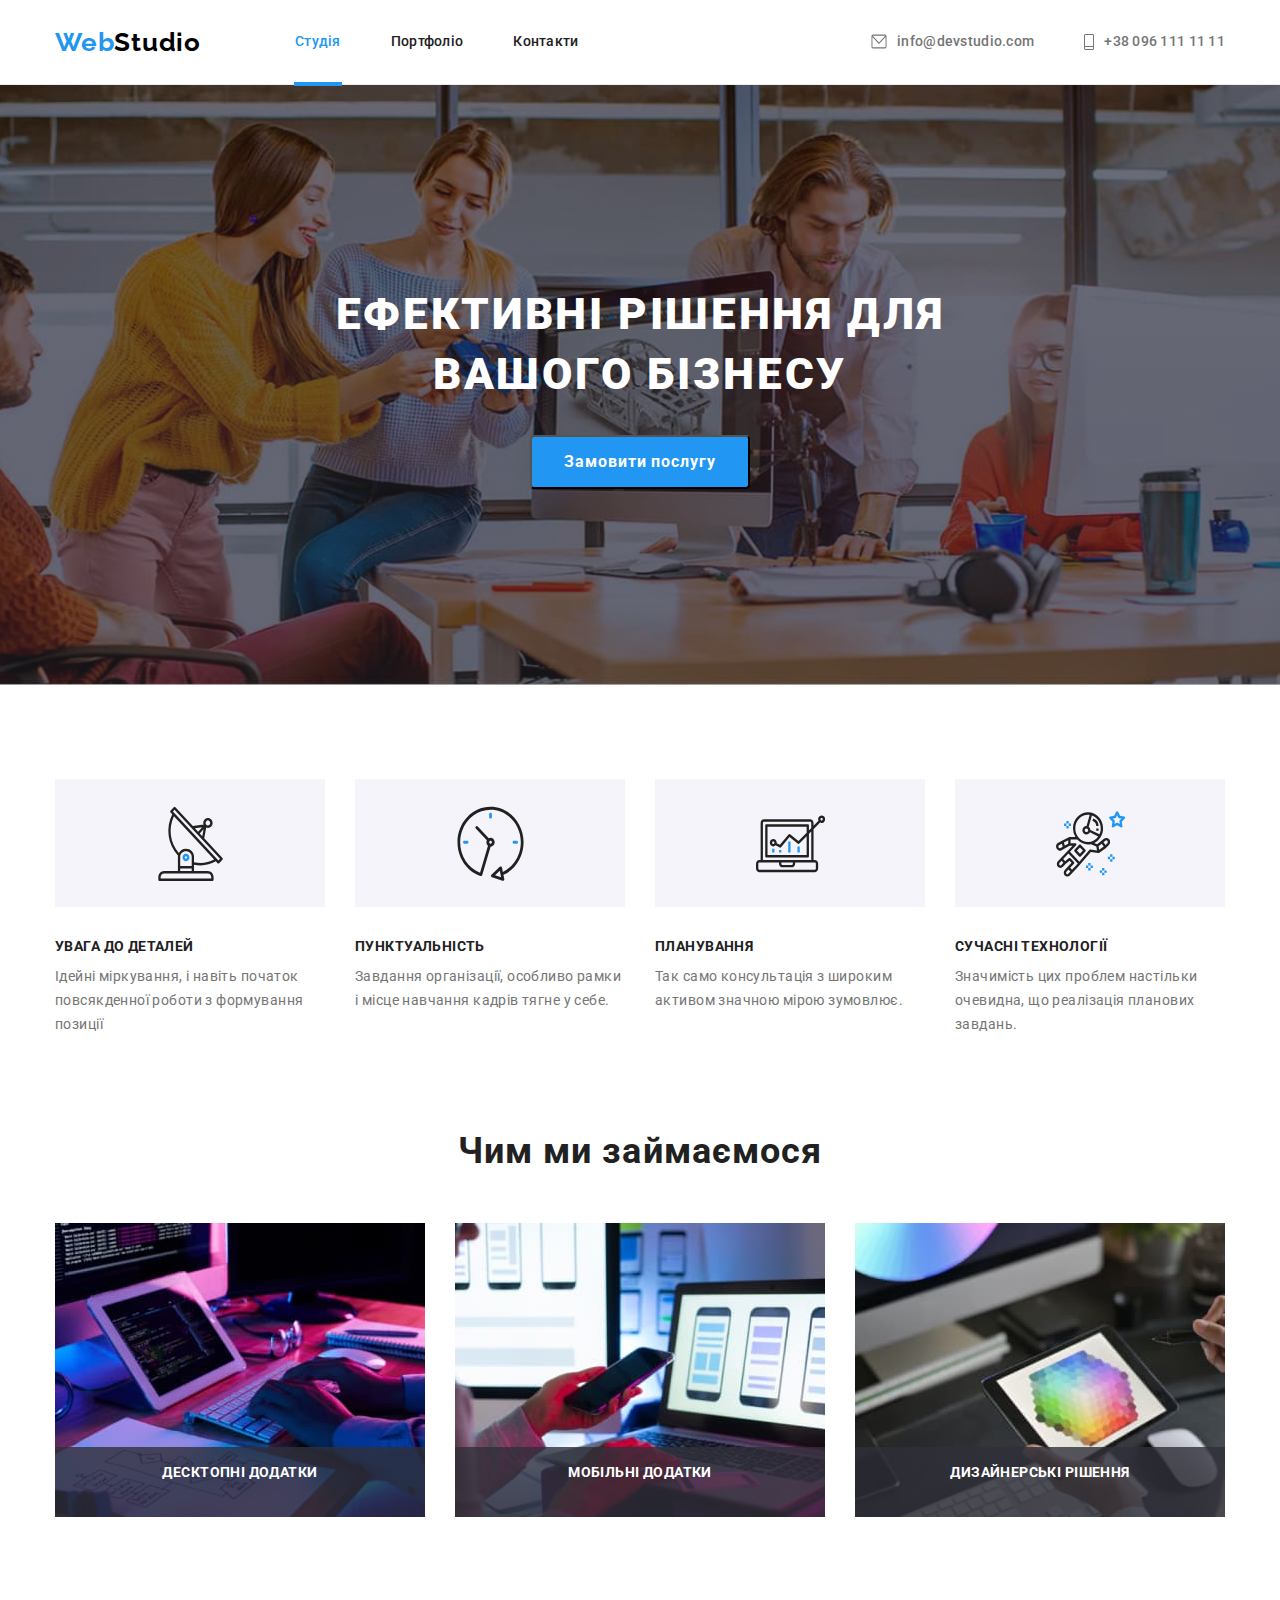
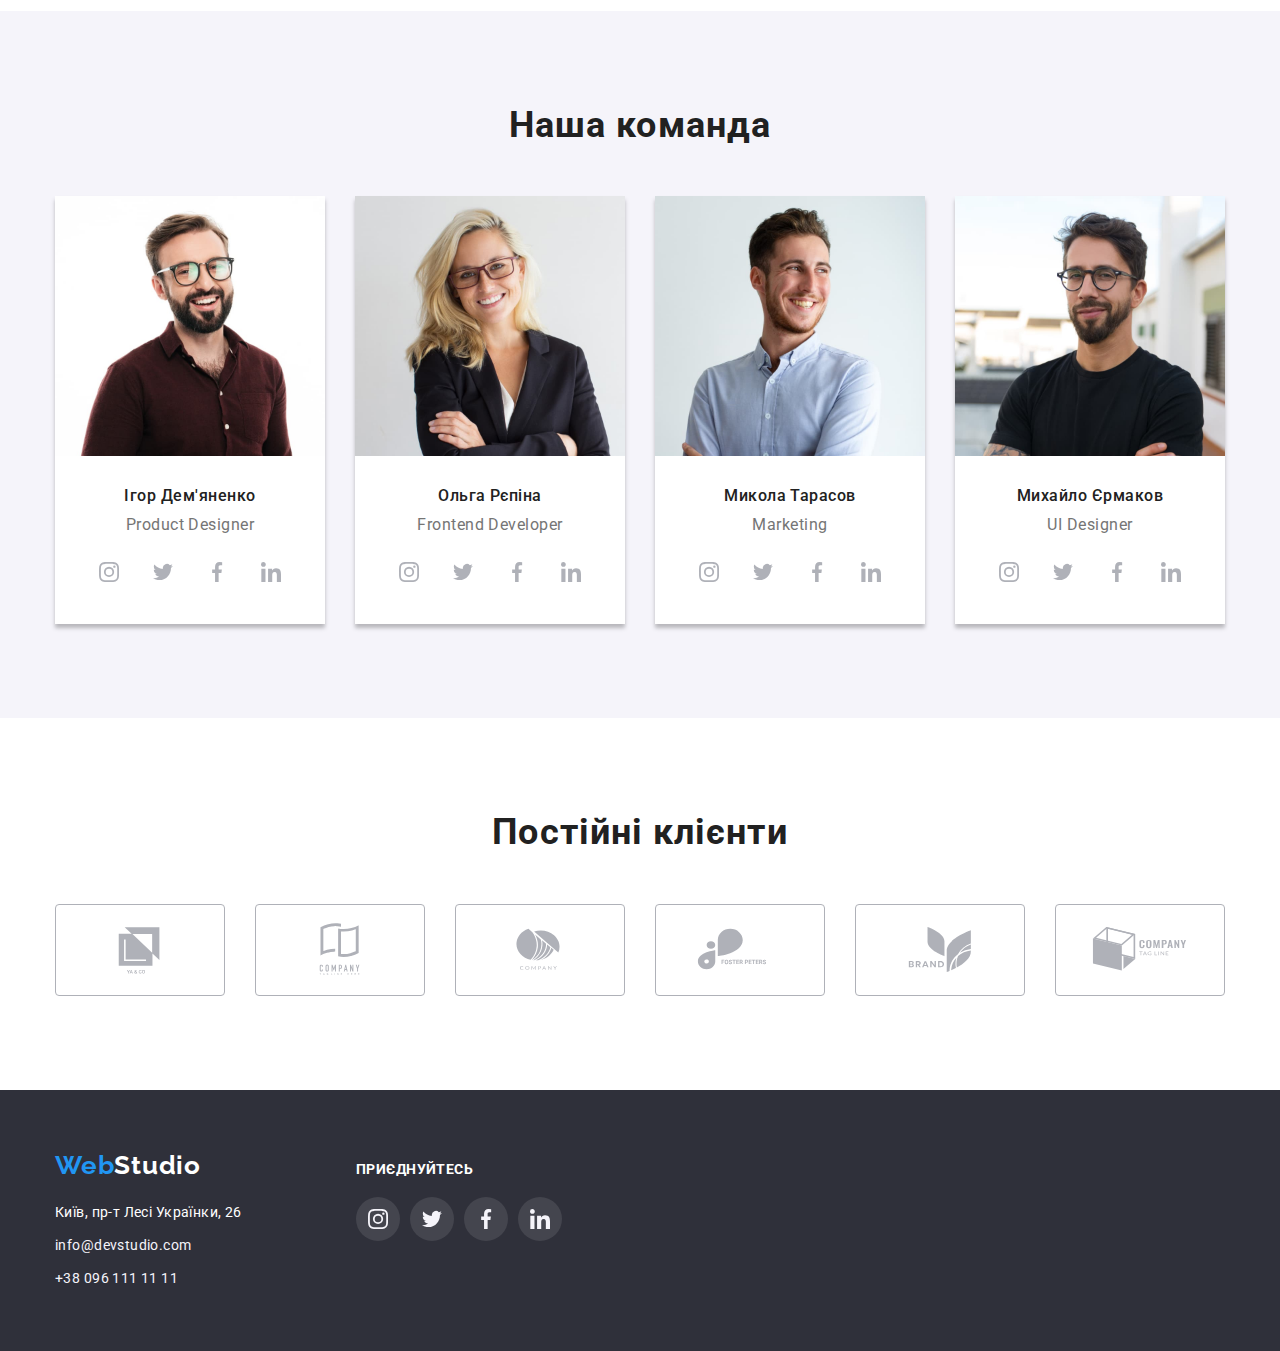
==== index.html @ ec6904a1 "fixing one to five" ====
<!DOCTYPE html>
 <html lang="uk">
 <head>
    <meta charset="UTF-8">
    <meta http-equiv="X-UA-Compatible" content="IE=edge">
    <meta name="viewport" content="width=device-width, initial-scale=1.0">
    <title>Studio</title>
    <link rel="preconnect" href="https://fonts.googleapis.com">
   <link rel="preconnect" href="https://fonts.gstatic.com" crossorigin>
   <link
      href="https://fonts.googleapis.com/css2?family=Oleo+Script&family=Raleway:wght@700&family=Roboto:wght@400;500;700;900&display=swap"
      rel="stylesheet">
      <link rel="stylesheet" href="https://cdnjs.cloudflare.com/ajax/libs/modern-normalize/1.1.0/modern-normalize.min.css">
<link rel="stylesheet" href="./css/style.css">
</head>
   
   <body>
          <!-- Header -->
                        
      <header class="page-header">
         <div class="container header-page">
          <nav class="header-nav list">
         <a href="index.html" class="logo">
            <span class="logo-web">Web</span><span class="logo-studio">Studio</span></a>
      <ul class="nav list">
         <li class="item"><a href="./index.html" class="nav-studia link current">Студія</a></li>
         <li class="item"><a href="./portfolio.html" class="nav-portfolio link">Портфоліо</a></li>
         <li class="item"><a href="" class="nav-kontakt link">Контакти</a></li>
      </ul> 
    </nav>
    
        <ul class="auth-nav list">
         <li class="item">
            <a href="mailto:info@devstudio.com" 
            class="auth-info link">
            <svg  class="header-icon" width="16" height="15">
               <use href="./images/icon.svg#icon-envelope-icon"></use>
            </svg>
            info@devstudio.com</a>                
                           
         </li>
         <li class="item">
            <a href="tel:+380961111111" class="auth-info link">
               <svg width="10" height="20" class="header-icon">
                  <use href="./images/icon.svg#icon-Vector"></use>
               </svg>
               +38 096 111 11 11</a>
            </li>
      </ul>
   </div> 
           </header>
     
   <main>
                         <!-- Hero -->
    

                    
    <section class="section-hero">
         

        <div class="container hero-title">
         
               <h1 class="title-hero">Ефективні рішення для вашого бізнесу</h1>
          <button type="button" class="primary-button" data-modal-open>Замовити послугу</button>
    </div>
   </section>

                       <!-- Feature -->
    
   <section class="section-feature">
      <div class="container ">
         <ul class="feature list">

         <li class="item icon-antena"> 
            <div class="feature-icon"> 
            <svg class="icon-antena-item" width="70" height="75">
               <use href="./images/icon.svg#icon-antenna-icon">

               </use>
             </svg></div> 
            <h2 class="feature-title">УВАГА ДО ДЕТАЛЕЙ</h2>
         <p class="feature-text">Ідейні міркування, і 
            навіть початок повсякденної роботи з формування 
            позиції</p>
                     
         </li>

         <li class="item icon-clock">
            <div class="feature-icon">
            <svg class="icon-clock-item" width="70" height="75">
               <use href="./images/icon.svg#icon-clock-icon">
            
               </use>
            </svg></div>
             <h2 class="feature-title">ПУНКТУАЛЬНІСТЬ</h2>
            <p class="feature-text">Завдання організації, особливо рамки 
               і місце навчання кадрів тягне у себе.</p>
         </li>

         <li class="item icon-diagram">
         <div class="feature-icon">
         <svg class="icon-diagram-item" width="70" height="75">
            <use href="./images/icon.svg#icon-diagram-icon">
         
            </use>
         </svg></div>
            <h2 class="feature-title">ПЛАНУВАННЯ</h2>
               <p class="feature-text" >Так само консультація з широким
                   активом значною мірою зумовлює.</p>
         </li>

         <li class="item icon-astronaut">
            <div class="feature-icon">
            <svg class="icon-astronaut-item" width="70" height="75">
               <use href="./images/icon.svg#icon-astronaut-icon">
            
               </use>
            </svg> </div>
            <h2 class="feature-title">СУЧАСНІ ТЕХНОЛОГІЇ</h2>
               <p class="feature-text">Значимість цих проблем настільки
                   очевидна, що реалізація планових 
                   завдань.</p>
         </li>
      </ul>
   </div>
   </section>

                     <!-- Business -->
    
   <section class="section-business">
      <div class="container">
      <h2 class="pre-title">Чим ми займаємося</h2>
   <ul class="business list">
      <li class="item"> 
         <img src="./images/boxone1.jpg" width="370" alt="работа на компьютере ">
        <div class="bussines-lable">
            <p class="lable-text">Десктопні додатки</p>
        </div>                                                                                                                                                                                                    

      </li>

      <li class="item">
         <img src="./images/boxsecond1.jpg"  width="370" alt="использование мобильного телефона">
      <div class="bussines-lable">
         <p class="lable-text">Мобільні додатки</p>
      </div>

      </li>

      <li class="item">
         <img src="./images/boxthird1.jpg"  width="370" alt="работа на планшете">

         <div class="bussines-lable">
            <p class="lable-text">Дизайнерські рішення</p>
         </div>
      </li>
   </ul>
   </div>
   </section>

   <!-- Team -->

   <section class="section-team"> 
      <div class="container">
      <h2 class="pre-title">Наша команда</h2>
      <ul class="team-list list">

        <li class="card">
         
                     <img src="./images/imgone1.jpg" width="270" alt="фотография мужчины">
            <div class="card-team">
                     <h3 class="team-title">Ігор Дем'яненко</h3>
            <p class="team-text">Product Designer</p>

            <ul class="action-social list">
         <li class="social-list">
               <a href="#" class="social-item-link link">

                  <svg  class="social-item-icon" width="20" height="20">
                     <use href="./images/icon.svg#icon-instagram-icon"></use>
                  </svg>
               </a>
                  </li>
           <li class="social-list">
                     <a href="#" class="social-item-link link">
                        <svg  class="social-item-icon" width="20" height="20">
                           <use  href="./images/icon.svg#icon-twitter-icon"></use> 
                        </svg>
                     </a>
                        </li>
       <li class="social-list">
                           <a href="#" class="social-item-link link">
                              <svg class="social-item-icon" width="20" height="20">
                                 <use  href="./images/icon.svg#icon-facebook-icon"></use> 
                              </svg>

                           </a>
                              </li>
         <li class="social-list">
                                 <a href="#" class="social-item-link link">
                                    <svg   class="social-item-icon" width="20" height="20">
                                       <use  href="./images/icon.svg#icon-linkedin-icon"></use> 
                                    </svg>

                                 </a>
                                    </li>                                   
             
             </ul>
         </div>
                 </li>

        <li class="card">
                     <img src="./images/imgsecond1.jpg" width="270" alt="фото женцины">
            
                     <div class="card-team">
                     <h3 class="team-title">Ольга Рєпіна</h3>
            <p class="team-text">Frontend Developer</p>
            <ul class="action-social list">
               <li class="social-list">
                  <a href="#" class="social-item-link link">
                     <svg  class="social-item-icon"  width="20" height="20">
                        <use href="./images/icon.svg#icon-instagram-icon"></use>
                     </svg>
                  </a>
                     </li>
              <li class="social-list">
                        <a href="#" class="social-item-link link">
                           <svg  class="social-item-icon"  width="20" height="20">
                              <use  href="./images/icon.svg#icon-twitter-icon"></use> 
                           </svg>
                        </a>
                           </li>
          <li class="social-list">
                              <a href="#" class="social-item-link link">
                                 <svg   class="social-item-icon" width="20" height="20">
                                    <use  href="./images/icon.svg#icon-facebook-icon"></use> 
                                 </svg>
                              </a>
                                 </li>
            <li class="social-list">
                                    <a href="#" class="social-item-link link">
                                       <svg  class="social-item-icon" width="20" height="20">
                                          <use  href="./images/icon.svg#icon-linkedin-icon"></use> 
                                       </svg>
                                    </a>
                                       </li>                   
               
            </ul>
                 </div></li>
        <li class="card">
                      <img src="./images/imgthird1.jpg" width="270" alt="фото мужчины"> 
                      <div class="card-team">
                      <h3 class="team-title">Микола Тарасов</h3>
            <p class="team-text" >Marketing</p>
<ul class="action-social list">
           <li class="social-list">
      <a href="#" class="social-item-link link">
         <svg class="social-item-icon" width="20" height="20">
            <use href="./images/icon.svg#icon-instagram-icon"></use>
         </svg>
      </a>
         </li>
         <li class="social-list">
            <a href="#" class="social-item-link link">
               <svg  class="social-item-icon" width="20" height="20" >
                  <use  href="./images/icon.svg#icon-twitter-icon"></use> 
               </svg>
            </a>
               </li>
        <li class="social-list">
                  <a href="#" class="social-item-link link">
                     <svg   class="social-item-icon" width="20" height="20" >
                        <use  href="./images/icon.svg#icon-facebook-icon"></use> 
                     </svg>
                  </a>
                     </li>
          <li class="social-list">
                        <a href="#" class="social-item-link link">
                           <svg   class="social-item-icon" width="20" height="20">
                              <use  href="./images/icon.svg#icon-linkedin-icon"></use> 
                           </svg>
                           
                        </a>
                           </li> 
                           
                           
</ul>
                  </div></li>

         <li class="card">
                       <img src="./images/imgfourth1.jpg" width="270" alt="фото мужчины">
             
                       <div class="card-team">
                       <h3 class="team-title">Михайло Єрмаков</h3>
             <p class="team-text">UI Designer</p> 
             <ul class="action-social list">
               <li class="social-list">
                  <a href="#" class="social-item-link link">
                     <svg class="social-item-icon" width="20" height="20" >
                        <use href="./images/icon.svg#icon-instagram-icon"></use>
                     </svg>
                  </a>
                     </li>
              <li class="social-list">
                        <a href="#" class="social-item-link link">
                           <svg  class="social-item-icon"  width="20" height="20">
                              <use href="./images/icon.svg#icon-twitter-icon"></use> 
                           </svg>
                        </a>
                           </li>
          <li class="social-list">
                              <a href="#" class="social-item-link link">
                                 <svg   class="social-item-icon" width="20" height="20" >
                                    <use href="./images/icon.svg#icon-facebook-icon"></use> 
                                 </svg>
                                  </a>
                                 </li>
            <li class="social-list">
                                    <a href="#" class="social-item-link link">
                                       <svg   class="social-item-icon" width="20" height="20" >
                                          <use href="./images/icon.svg#icon-linkedin-icon"></use> 
                                       </svg>
                                    </a>
                                       </li>                   
             </ul>
            </div>
                            </li>
      </ul>
   </div>
   </section>

        <!-- Clients -->


         <section class="section-clients">
           <div class="container">
           <h2 class="pre-title">Постійні клієнти</h2>
                    
            <ul class="clients">

            <li class="client-icon list">
               <a href="#" class="client-logo link">
               <svg  class="client-logo-icon" width="106" height="60">
                  <use href="./images/icon.svg#icon-oneLogo1"></use>
               </svg>
            </a>
            </li>

            <li class="client-icon list">
               <a href="#" class="client-logo link">
                  <svg class="client-logo-icon" width="106" height="60">
                     <use href="./images/icon.svg#icon-twoLogo1"></use>
                  </svg>
               </a>

            </li>
            <li class="client-icon list">
               <a href="#" class="client-logo link">
                  <svg class="client-logo-icon" width="106" height="60">
                     <use href="./images/icon.svg#icon-threeLogo1"></use>
                  </svg>

               </a>

            </li>
            <li class="client-icon list">
               <a href="#" class="client-logo link">
                  <svg class="client-logo-icon" width="106" height="60">
                     <use href="./images/icon.svg#icon-fourLogo1">

                     </use>
                  </svg>
               </a>

            </li>
            <li class="client-icon list">
               <a href="#" class="client-logo link">
                  <svg class="client-logo-icon" width="106" height="60">
                     <use href="./images/icon.svg#icon-fiveLogo1">

                     </use>
                  </svg>
               </a>

            </li>
            <li class="client-icon list">
               <a href="#" class="client-logo link">
                  <svg class="client-logo-icon" width="106" height="60">
                     <use href="./images/icon.svg#icon-sixLogo1">

                     </use>
                  </svg>
                       </a>

            </li>
         </ul>
</div>
</section> 

            </main>
         
  <!-- Footer  -->

  <footer class="footer">
   <div class="container">
   <div class="container-address">
      <a href="./index.html" class="logo logo-foot"><span class="logo-web">Web</span><span class="logo-footer">Studio</span>
   </a>
   <address class="address">
      <ul class="footer-nav list">
      <li><a href="address" class="address link">Київ, пр-т Лесі Українки, 26</a>
      </li>
      <li><a href="mailto:info@devstudio.com" class="footer-info link">info@devstudio.com</a>
      </li>
      <li><a href="tel:+380961111111" class="footer-info link">+38 096 111 11 11</a>
      </li>
   </ul>
   </address>
   
   </div>
   <div class="container-social">
      <p class="lable-text">приєднуйтесь</p>
         <ul class="action-social list">
                     <li class="social-list">
            <a href="#" class="social-item-link link">
               <svg width="20" height="20" class="social-item-icon">
                  <use href="./images/icon.svg#icon-instagram-icon"></use>
               </svg>
            </a>
               </li>
        <li class="social-list">
                  <a href="#" class="social-item-link  link">
                     <svg width="20" height="20" class="social-item-icon">
                        <use  href="./images/icon.svg#icon-twitter-icon"></use> 
                     </svg>
                  </a>
                     </li>
    <li class="social-list">
                        <a href="#" class="social-item-link link">
                           <svg  width="20" height="20" class="social-item-icon">
                              <use  href="./images/icon.svg#icon-facebook-icon"></use> 
                           </svg>
                            </a>
                           </li>
      <li class="social-list">
                              <a href="#" class="social-item-link link">
                                 <svg  width="20" height="20" class="social-item-icon">
                                    <use  href="./images/icon.svg#icon-linkedin-icon"></use> 
                                 </svg>
                              </a>
                                 </li>                
       </ul>


   </div></div>
   </footer>
   <div class="backdrop is-hidden" data-modal>
         <div class="modal">
            <button type="button" class="modal-close" data-modal-close>
               <svg class="modal-close-back" width="18" height="18">
                  <use href="./images/icon.svg#icon-close-black"></use>
               </svg>
            </button>
         </div>
   </div>
 <script src="./js/modal.js"></script>

   </body>
   

  
 </html>
---- css/style.css ----
:root{
    --common-gap: 94px;
    --title-color: #212121;
    --text-color: #757575;
    --accent-color: #2196F3;
    --secondary-title-color: #000000;
    --primary-bg-color: #F5F5F5;
    --bg-color: #F5F4FA;
    --secondary-bg-color: #2F303A;
    --title-hero-color:   #FFFFFF;
    --shadow-color:rgba(0, 0, 0, 0.25);
    --timimg-bezer:cubic-bezier(0.4, 0, 0.2, 1);
}

body{
    box-sizing: border-box;
    color:var(--text-color);
    font-family: Roboto, sans-serif;
     /* background-color: var( --primary-bg-color);
      */
} 
/* колір основного тексту color: #212121; 
   колір другорядного тексту  color:#757575; 
   колір-акцент color:#2196F3
   білий color:#FFFFFF */

              /*  reset */
h1,
h2,
h3,
h4,
h5,
h6,
p,
ul {
    margin: 0px;
}
    
 ul {
    padding-left: 0px; 
} 

img {
    display: block;
    max-width: 100%;
     height: auto;
}
.visually-hidden{
    position: absolute;
    width: 1px;
    height: 1px;
    margin: -1px;
    border: 0;
    padding: 0;
    white-space: nowrap;
    clip-path: inset(100%);
    clip: rect(0 0 0 0);
    overflow: hidden;
      }

    
    .list{ 
        padding:0 ;
        margin: 0;
        list-style: none;
       
    }
    .link{
        text-decoration: none;
    }
  
    /*------------ Container-------------- */

.container{
    width: 1200px;
    padding-right:15px;
    padding-left:15px ;
    margin: 0 auto;
    

   }

/*---------------- logo---------------- */
.logo-web{
    color:var(--accent-color) ;
}
.logo-studio{
    color:var(--secondary-title-color) ;
}
.logo-footer{
    color: var(--title-hero-color);
}
.logo{
   
    font-family: 'Raleway',sans-serif;
    font-weight: 700;
    font-size: 26px;
    line-height: 1.19;
    letter-spacing: 0.03em;
    text-decoration: none;
  
}
 

/*--------------------Header---------------- */

.header-page{
    display: flex;
}
.header-nav{
          display: flex;
        align-items: center;
         }

.page-header{

border-bottom:1px solid #ECECEC;

background-color:var(--title-hero-color);
}


.header-nav .link {
    
   color:var(--title-color);
   display: block;

   font-weight: 500;
   font-size: 14px;
   line-height: 1.14;
   letter-spacing: 0.02em;
   text-decoration: none ;

    transition-property: color; 
    transition-duration: 250ms;
    transition-timing-function: var(--timimg-bezer);

 

  }
 

.header-nav .link:hover, 
.header-nav .link:focus{
    color:var(--accent-color);

}


/*--------------------- Navigation---------------- */
.nav{
display: flex;

margin-left:var(--common-gap);

color:var(--title-color);



  }
  
 .nav .item +.item{
  margin-left: 50px; 
 } 

 .nav .link{
    position: relative;
    padding: 32px 0;
    display: flex;
  


 }


.nav .link.current
{
    color: var(--accent-color);

     
    }

.nav .link.current::after{
 content:'';
 position: absolute;
 top:100%;
 left: 50%;
 transform:translate(-50%);
 width:48px ;
 height:4px;
 background-color:var(--accent-color) ;

   


}

.auth-nav{

    display: flex;
    align-items: center;
    margin-left:auto ;

    
    
}
 .auth-nav .item + .item{
    margin-left: 50px;
}   
.auth-nav .link{
    padding: 32px 0;
}

    /* -------------------Address--------------- */

.header-icon{
    margin-right: 10px; 
    fill: currentColor;
}

.auth-tel{
    color:var(--text-color);
        font-weight: 500;
        font-size: 14px;
        line-height: 1.14;
        letter-spacing: 0.02em;

      transition-property: color;
      transition-duration: 250ms;
      transition-timing-function: var(--timimg-bezer); 



        }

.auth-info{
    display: flex;
    justify-content: space-between;
    align-items: center;
    color:var(--text-color) ;
    font-weight: 500;
    font-size: 14px;
    line-height: 1.14;
    letter-spacing: 0.02em;

        transition-property: color;
        transition-duration: 250ms;
        transition-timing-function: var(--timimg-bezer);

         
    }
   
.auth-info:hover,
.auth-info:focus
{
    color:var(--accent-color); 
    
}
 

.address{
     
        color:var(--title-hero-color) ;
        font-style: normal;
        font-weight: 400;
        font-size: 14px;
        line-height: 1.71;
        letter-spacing: 0.03em;
        min-width: 231px;


            transition-property: color;
            transition-duration: 250ms;
            transition-timing-function: var(--timimg-bezer);

        

}
.address:hover,
.address:focus{
    color:var(--accent-color) ;
}
/*--------------------Hero------------*/

.section-hero{
    background-color: var(--secondary-bg-color);
    max-width: 1600px; 
    height: 600px;
    margin-left:0 auto;
    margin-right:0 auto;
    background-image: linear-gradient( 
        rgba(0, 0, 0, 0.2),
        rgba(47, 48, 58, 0.4), 
        rgba(47, 48, 58, 0.4) 
    ),
    url('../images/overlay1.jpg');

    background-repeat: no-repeat;
    background-size: cover;
    background-position: center;
    text-align: center;
    padding:200px 0 ;
    
    }

.hero-title > .title-hero{
  
   margin: 0 auto 30px; 
   width: 696px;

    color: var(--title-hero-color);
    
    font-weight: 900;
    font-size: 44px;
    line-height: 1.36;
    text-align: center;
    letter-spacing: 0.06em;
    text-transform: uppercase;
    
}
 
.hero-title .button-hero {
    display: inline;
    padding-bottom: 180px ;
    }


/* ---------------Section feature--------------- */

.section-feature{
 padding-top: var(--common-gap);
  
  margin-left: auto;
  margin-right: auto;
     
}
.feature-title{
   color:var(--title-color);

    font-weight: 700;
    font-size:14px;
    line-height: 1.14;
    letter-spacing: 0.03em;
    text-transform: uppercase;
    margin-bottom: 10px; 
    
    
 }

.feature-text{
    font-weight: 400;
    font-size: 14px;
    line-height: 1.71;
    letter-spacing: 0.03em;
    color:var(--text-color);
}

.feature {
    display: flex; 
    gap: 30px;
    
   }
   .feature > .item{
    
    flex-basis: calc(100% / 4);
        
   }

 .feature-icon{
    display:flex;
     height: 128px; 
     justify-content: center; 
     align-items: center;
    background-color:var(--bg-color);
    margin-bottom:32px ;
 }  
    

/* ---------------Section-business---------------*/

.section-business{
  padding-bottom: var(--common-gap);
  padding-top: var(--common-gap);
  
  }
.business{
    display:flex;
    margin-right: auto;
}

.pre-title{

    
    margin-bottom: 50px;

    color: solid var(--title-color) ;
    Font-style: Bold;
    font-size: 36px;
    line-height: 1.17;
    text-align: center;
    letter-spacing: 0.03em;
    Vertical-align: Top;
    line-height: 100%
   
    
}

.business > .item{
    position: relative;
    flex-basis: calc(100% /3);
    margin-right:30px;
        
}
.business > .item:nth-child(3){
    margin-right: 0px;
}  

.bussines-lable{
    position: absolute;
    bottom: 0;
    left: 50%; 
    transform: translate(-50%);
     width: 100%;
     height: 70px;
    display: flex;
    justify-content: center;
    align-items: center;
    background-color:rgba(47, 48, 58, 0.8);
        

}

 
/* ---------------Section-team ---------------*/


.action-social{
 display: flex;
 justify-content: center;
 align-items: center;

  }

.social-list{
    width:  44px;
    height: 44px;
   

}
.social-list:not(:last-child){
    margin-right: 10px;

}

.social-item-link{
    width:100%;
    height:100%;
    display: flex;
    border-radius:50%; 
    justify-content: center;
    align-items: center;
    transition: background-color 250ms var(--timimg-bezer);
            
}  
 
.social-item-icon{
  fill:#AFB1B8;
transition: fill 250ms var(--timimg-bezer);
        
   
}
.social-item-link:hover {
    background-color:var(--accent-color) ;
  
}
.social-item-link:hover .social-item-icon{
    fill:var(--title-hero-color);
} 

 .section-team{
    padding-bottom: var(--common-gap); 
    padding-top: var(--common-gap);
    background-color:var(--bg-color) ;
    }


.team-list {
    display: flex;
}



.team-list > .card{
    flex-basis: calc(100%/4);
    margin-right: 30px;
}

.team-list > .card:nth-child(4){
    margin-right:0 ;
}


.team-title{
   margin-bottom: 10px;
    
   color: var(--title-color);  
   font-weight: 500;
   font-size: 16px;
   line-height: 1.19;
   text-align: center;
   letter-spacing: 0.03em;
            
}
.card{
    background-color:var(--title-hero-color);
box-shadow:0px 4px 4px 0px rgba(0, 0, 0, 0.25);

}
.card-team{
    padding-top:30px;
    padding-bottom:30px ;
    border-bottom-right-radius: 4px;
    border-bottom-left-radius: 4px;
       
}

.team-text{
     
  font-size: 16px;
  line-height: 1.19;
  text-align: center;
  letter-spacing: 0.03em;
  margin-bottom: 16px;
}


/* ---------------Clients-------------- */


.section-clients {
    
 padding-top: var(--common-gap);
 padding-bottom:var(--common-gap);
 }

.pre-title{
 color:var(--title-color);

font-weight: bold;
font-size: 36px;
line-height: 42px;
line-height: 1.16;
text-align: center;
vertical-align: Top;
letter-spacing: 3%;

}
.clients{
    display: flex;
    
}
.client-icon{
   flex-basis:calc(100% /6); 


   
    }


.client-icon:not(:last-child){
    margin-right:30px; 
}    

.client-logo{
  display: flex;
  justify-content: center;
  align-items: center;
  fill:#AFB1B8;
  width: 170px;
  height:92px ; 
  border: 1px solid #AFB1B8;
  border-radius: 4px ; 
  transform: scale(1);
  opacity:1;

    transition-property: fill border-color transform opacity;
    transition-duration: 250ms;
    transition-timing-function: var(--timimg-bezer);
            
                   
          }   

.client-logo:hover,
.client-logo:focus{
  fill:var(--accent-color);
 border-color: var(--accent-color);  
   transform:scale(1.2);
   opacity:0.9;


}

/* ---------------Footer--------------- */

 .container-social .social-item-link{
  background-color:rgba(255, 255, 255, 0.1);

   
transition: background-color 250ms var(--timimg-bezer);
        

 }
    
.container-social .social-item-link:hover{
 background-color: var(--accent-color);   
}

.container-social .social-item-icon{
    fill: var(--bg-color);

   
}
.lable-text {
    margin-bottom: 20px;
    
    color:var(--title-hero-color);

    font-style: normal;
    font-weight: 700;
    font-size: 14px;
    line-height: 1.143;
    letter-spacing: 0.03em;
    text-transform: uppercase;

}

.footer .container{

   display: flex; 
   justify-content:flex-start; 
   align-items:baseline;
   
   }
  
.container-social{

margin-left:70px ;
justify-content: center;
align-items: flex-end ;

}
.footer {
    
    background-color:var(--secondary-bg-color) ;
    text-decoration: none;
    padding-top:60px ;
    padding-bottom: 60px;
}

.footer-info:hover,
.footer-info:focus{
    color: var(--accent-color);

 }
 .footer-info{
    color: var(--bg-color);
      
    transition: color 250ms var(--timimg-bezer);
            
} 
  
.footer-nav{
    display: flex;
    flex-direction: column;
    gap: 9px;

       
    
} 
.logo-foot{
  display: inline-block;
  margin-bottom:20px ;
}



 /* --------Portfolio-------- */
.section-portfolio{
  padding-bottom: var(--common-gap);
  padding-top: var(--common-gap);
    
}
/* ---------------Portfolio-filters ---------------*/
.portfolio-filter{
    display: flex;
    justify-content: center;
    margin-bottom: 50px;
    color:var(--title-color) ;
    border: var(--title-hero-color) 25%;

    transition: color 250ms var(--timimg-bezer);



}

.portfolio-filter:hover,
.portfolio-filter:focus{
    color:var(--accent-color); 
}
  
.portfolio-filter .item + .item
{
    margin-left: 8px;
}

.container-address{
    display: inline-block;
}

.project-list .link{
    display: block;

transition: box-shadow 250ms var(--timimg-bezer);

        
}

.project-list .link:hover{
    box-shadow: 0px 4px 4px 0px rgba(0, 0, 0, 0.25);

}


/* ----------------project-portfolio--------------- */

  .project-list .link:hover .over-text{
    
    transform:translateY(0) ;
   
     
   
 }


.project-overlay{
    position: relative;
    overflow: hidden;
    
}
 .over-text{

 position:absolute;   
 top: 0;
padding: 63px 24px;
font-size: 18px;
line-height: 28px;
line-height: 133%;
 vertical-align:  Top ;
 Letter-spacing: 3%;
 color: #FFFFFF;
 background-color:var(--accent-color);
 height:100% ;
transform: translateY(100%);

transition: transform 250ms var(--timimg-bezer);



}



.card-text{
padding: 20px 24px;

border: 1px solid;
border-color: #EEEEEE ;
border-top: none;
border-radius: 4px;
}



.project-list{
    display: flex;
    flex-wrap: wrap;
    
}
.project-list .item{
    margin-right: 30px;
    margin-bottom: 30px;
   
}

 .project-list .item:nth-last-child(-n+3){
    margin-bottom:0px ;
} 

 .project-list .item:nth-child(3n) {
    margin-right: 0px; 
}
.project-title{
   color:var(--title-color);
  margin-bottom: 4px;
  font-weight: 700;
  font-size: 18px;
  line-height: 2;
  letter-spacing: 0.06em;
  text-decoration: none;
  } 
.project-text{
  
  color: var(--text-color);

  font-size: 16px;
  line-height: 1.88;
  letter-spacing: 0.03em;
  text-decoration: none;
  }
/*---------------Button ---------------*/
.button{
    display: inline-block;
    border-radius: 4px;
    cursor: pointer;
    min-width: 72px; 
    padding: 6px 22px;
    Vertical-align: Top;
    border: transparent;
    
    color:var(--title-color);
    background-color:var(--bg-color) ;

    font-family: inherit;
    font-weight: 500;
    font-size: 16px;
    line-height: 1.63;
    text-align: center;
    letter-spacing: 0.03em;

    transition: background-color 250ms var(--timimg-bezer),
            box-shadow 250ms var(--timimg-bezer) 250ms,
            color 250ms var(--timimg-bezer);


     
    
}

.button:hover,
.button:focus{
    color:var(--title-hero-color);
    background-color:var(--accent-color) ;
    box-shadow: 0px 4px 4px 0px rgba(0, 0, 0, 0.25); 
     
  




}
 .primary-button{

  display: inline-block; 
  padding: 10px 32px;
  border-radius: 4px;
  min-width: 215px;
  margin: auto;

  color: var(--title-hero-color);
  background:var(--accent-color);

  font-family: inherit;
  cursor: pointer;  
  font-weight: 700;
  font-size: 16px;
  line-height: 1.87;
  align-items: center;
  text-align: center;
  letter-spacing: 0.06em;

       transition: background-color 250ms var(--timimg-bezer),
       box-shadow 250ms cubic-bezier(0.4, 0, 0.2, 1);
  }

  .primary-button:hover,
  .primary-button:focus{
    background: #188CE8;
    box-shadow: 0px 4px 4px 0px rgba(0, 0, 0, 0.25);

    }


  /* ------------------Modalwindow----------------- */
  .backdrop{
    position: fixed;
    top: 0;
    width: 100%;
    height:100%;
    background-color: rgba(0, 0, 0, 0.2);
    border-radius: 4px;
    opacity: 1;
    transition: opacity 250ms var(--timimg-bezer);

  }
  
.modal{
    position: absolute;
    top: 50%;
    left:50%;
    transform: translate(-50%,-50%);
    
    width: 528px;
    min-height: 581px;
    background-color: var(--title-hero-color);
    border-radius: 4px;

    
    transition:transform  250ms var(--timimg-bezer);

    box-shadow:0px 2px 1px 0px rgba(0, 0, 0, 0.2),    
    0px 1px 1px 0px rgba(0, 0, 0, 0.14),
    0px 1px 3px 0px rgba(0, 0, 0, 0.12);
    

}







.modal-close{
position: absolute;
top: 8px;    
right:8px ;
width:30px; 
height:30px; 
border-radius: 50%;
display:flex; 
justify-content: center;  
align-items: center;
border: 1px rgba(0, 0, 0, 0.1);
background-color:rgba(0, 0, 0, 0.1); 
opacity:1;



    

}
  
.is-hidden{
    opacity:0 ;
    visibility: hidden;
    pointer-events: none;
}
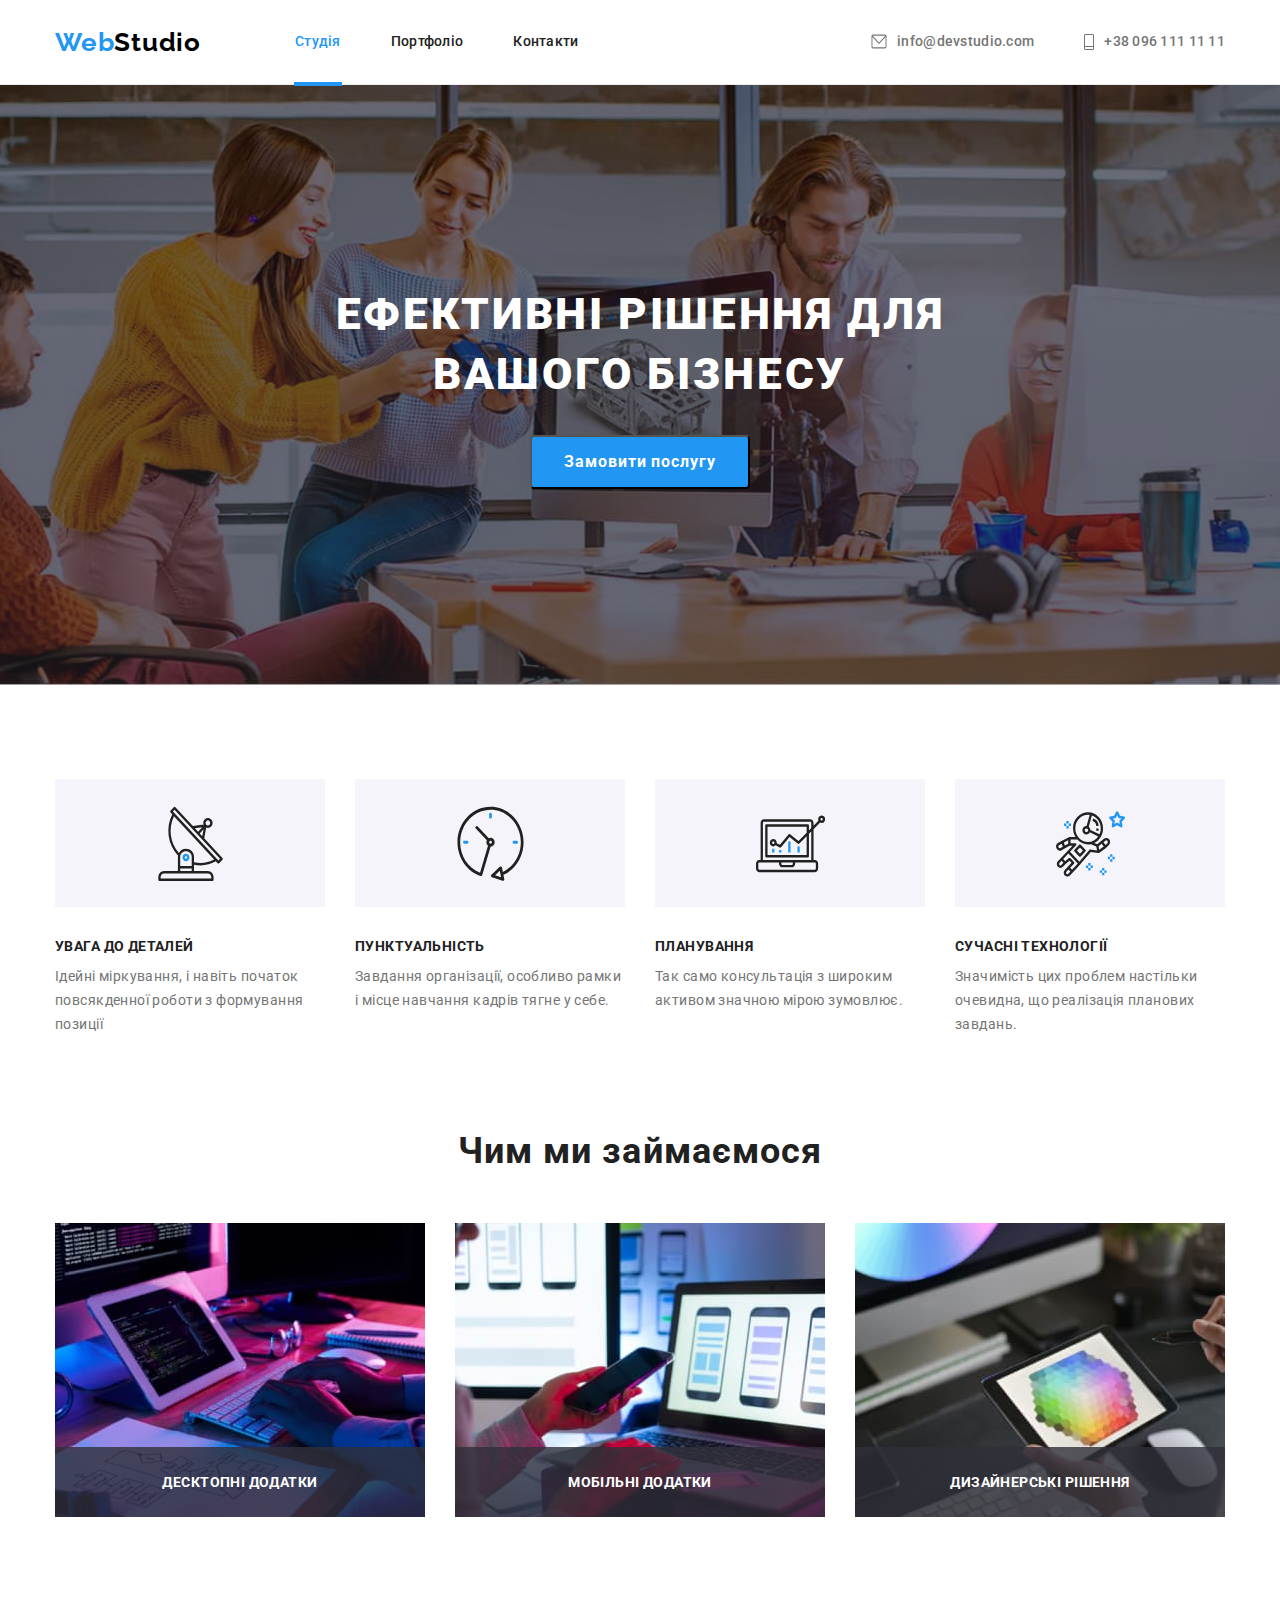
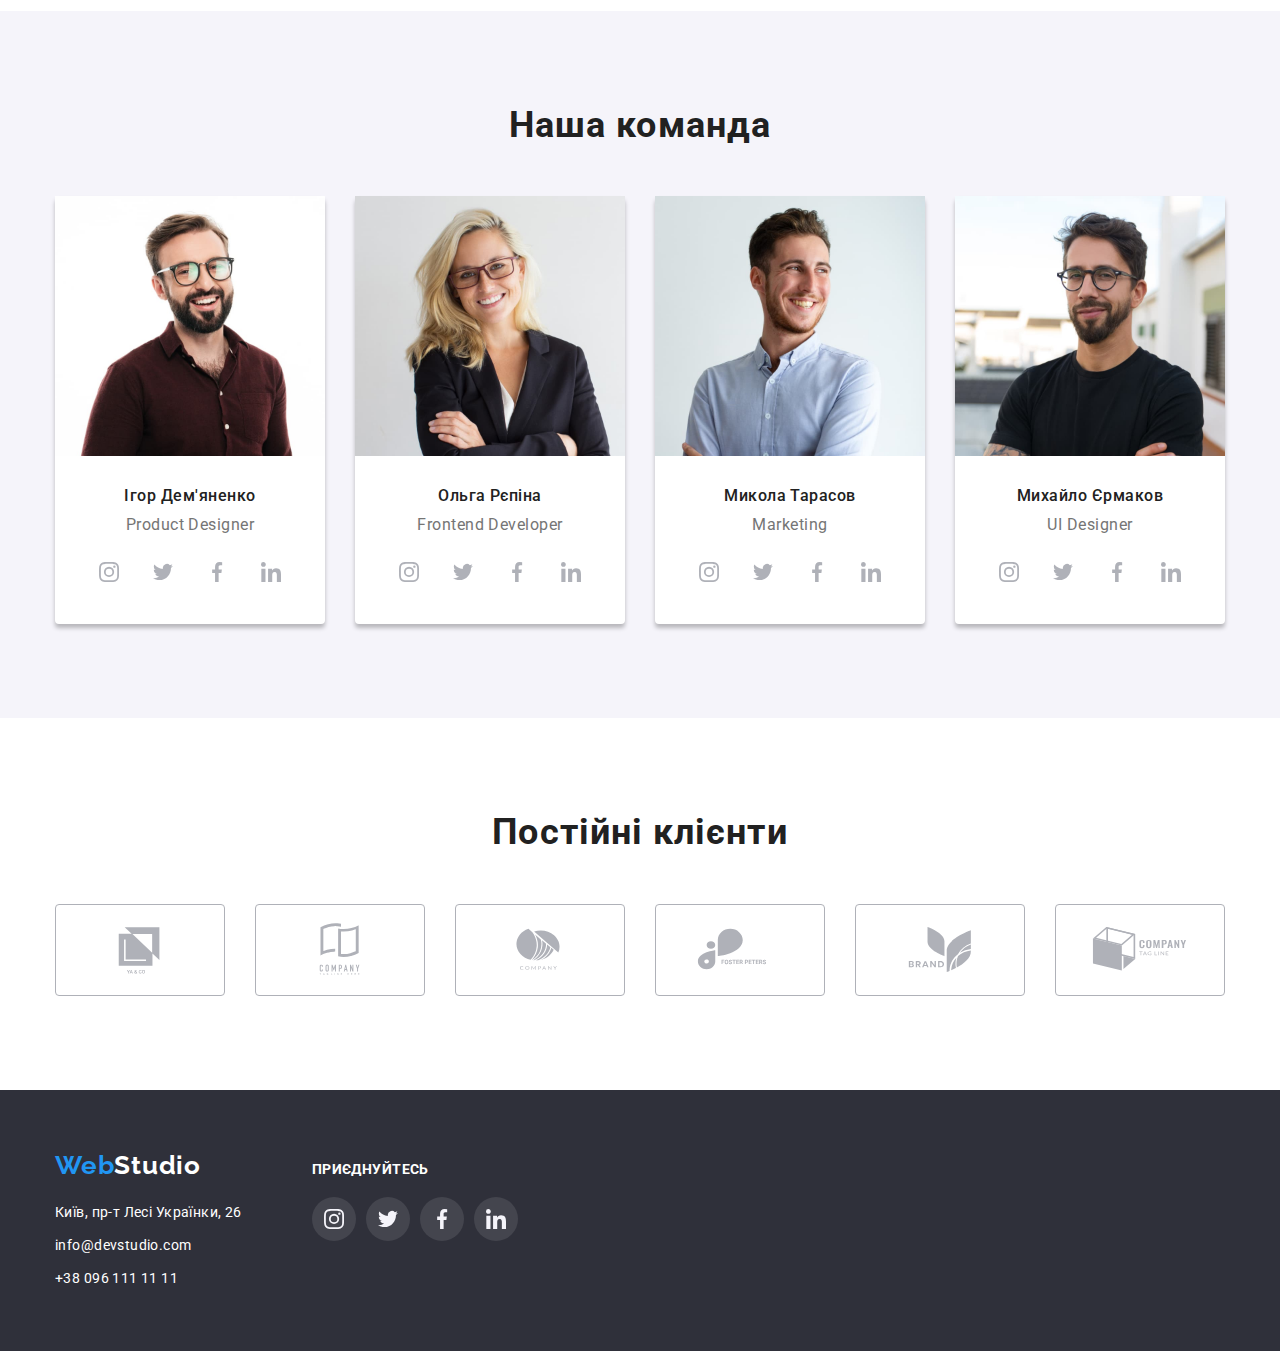
==== commit b0973532: "fixing two to five" ====
--- a/index.html
+++ b/index.html
@@ -133,26 +133,25 @@
    <ul class="business list">
       <li class="item"> 
          <img src="./images/boxone1.jpg" width="370" alt="работа на компьютере ">
-        <div class="bussines-lable">
+        
             <p class="lable-text">Десктопні додатки</p>
-        </div>                                                                                                                                                                                                    
+                                                                                                                                                                                                        
 
       </li>
 
       <li class="item">
          <img src="./images/boxsecond1.jpg"  width="370" alt="использование мобильного телефона">
-      <div class="bussines-lable">
+      
          <p class="lable-text">Мобільні додатки</p>
-      </div>
+      
 
       </li>
 
       <li class="item">
          <img src="./images/boxthird1.jpg"  width="370" alt="работа на планшете">
-
-         <div class="bussines-lable">
+        
             <p class="lable-text">Дизайнерські рішення</p>
-         </div>
+         
       </li>
    </ul>
    </div>
@@ -408,7 +407,8 @@
    </a>
    <address class="address">
       <ul class="footer-nav list">
-      <li><a href="address" class="address link">Київ, пр-т Лесі Українки, 26</a>
+      <li>
+         <a href="address" class="address link">Київ, пр-т Лесі Українки, 26</a>
       </li>
       <li><a href="mailto:info@devstudio.com" class="footer-info link">info@devstudio.com</a>
       </li>
@@ -419,7 +419,7 @@
    
    </div>
    <div class="container-social">
-      <p class="lable-text">приєднуйтесь</p>
+      <p class="footer-text">приєднуйтесь</p>
          <ul class="action-social list">
                      <li class="social-list">
             <a href="#" class="social-item-link link">
--- a/css/style.css
+++ b/css/style.css
@@ -256,13 +256,14 @@
     color:var(--accent-color); 
     
 }
- 
-
-.address{
+.address {
+    font-style: normal;
+    font-weight: 400;
+} 
+
+.address .link {
      
         color:var(--title-hero-color) ;
-        font-style: normal;
-        font-weight: 400;
         font-size: 14px;
         line-height: 1.71;
         letter-spacing: 0.03em;
@@ -273,11 +274,11 @@
             transition-duration: 250ms;
             transition-timing-function: var(--timimg-bezer);
 
-        
-
-}
-.address:hover,
-.address:focus{
+      
+
+}
+.address .link:hover,
+.address .link:focus{
     color:var(--accent-color) ;
 }
 /*--------------------Hero------------*/
@@ -405,17 +406,18 @@
     
 }
 
-.business > .item{
-    position: relative;
-    flex-basis: calc(100% /3);
-    margin-right:30px;
-        
-}
-.business > .item:nth-child(3){
-    margin-right: 0px;
-}  
-
-.bussines-lable{
+
+.lable-text {
+    
+
+    color: var(--title-hero-color);
+
+    font-style: normal;
+    font-weight: 700;
+    font-size: 14px;
+    line-height: 1.143;
+    letter-spacing: 0.03em;
+    text-transform: uppercase;
     position: absolute;
     bottom: 0;
     left: 50%; 
@@ -426,6 +428,20 @@
     justify-content: center;
     align-items: center;
     background-color:rgba(47, 48, 58, 0.8);
+}
+
+.business > .item{
+    position: relative;
+    flex-basis: calc(100% /3);
+    margin-right:30px;
+        
+}
+.business > .item:nth-child(3){
+    margin-right: 0px;
+}  
+
+.bussines-lable{
+    
         
 
 }
@@ -513,15 +529,14 @@
 }
 .card{
     background-color:var(--title-hero-color);
+    border-radius:4px;
 box-shadow:0px 4px 4px 0px rgba(0, 0, 0, 0.25);
 
 }
 .card-team{
     padding-top:30px;
     padding-bottom:30px ;
-    border-bottom-right-radius: 4px;
-    border-bottom-left-radius: 4px;
-       
+           
 }
 
 .team-text{
@@ -583,7 +598,7 @@
   transform: scale(1);
   opacity:1;
 
-    transition-property: fill border-color transform opacity;
+    transition-property: fill, border-color, transform, opacity;
     transition-duration: 250ms;
     transition-timing-function: var(--timimg-bezer);
             
@@ -605,9 +620,7 @@
  .container-social .social-item-link{
   background-color:rgba(255, 255, 255, 0.1);
 
-   
-transition: background-color 250ms var(--timimg-bezer);
-        
+          
 
  }
     
@@ -620,7 +633,7 @@
 
    
 }
-.lable-text {
+.footer-text {
     margin-bottom: 20px;
     
     color:var(--title-hero-color);
@@ -754,10 +767,9 @@
  top: 0;
 padding: 63px 24px;
 font-size: 18px;
-line-height: 28px;
-line-height: 133%;
- vertical-align:  Top ;
- Letter-spacing: 3%;
+line-height: 1.55;
+vertical-align: top ;
+ letter-spacing:0.03em;
  color: #FFFFFF;
  background-color:var(--accent-color);
  height:100% ;
@@ -900,7 +912,7 @@
     background-color: rgba(0, 0, 0, 0.2);
     border-radius: 4px;
     opacity: 1;
-    transition: opacity 250ms var(--timimg-bezer);
+    transition: opacity 250ms var(--timimg-bezer), visibility 250ms var(--timimg-bezer);
 
   }
   
@@ -908,7 +920,7 @@
     position: absolute;
     top: 50%;
     left:50%;
-    transform: translate(-50%,-50%);
+    transform: translate(-50%,-50%) scaleX(1); 
     
     width: 528px;
     min-height: 581px;
@@ -944,9 +956,6 @@
 border: 1px rgba(0, 0, 0, 0.1);
 background-color:rgba(0, 0, 0, 0.1); 
 opacity:1;
-
-
-
     
 
 }
@@ -956,3 +965,8 @@
     visibility: hidden;
     pointer-events: none;
 }
+
+.backdrop.is-hidden .modal{
+    transform: translate(-50%,-50%) scaleX(0);
+
+}